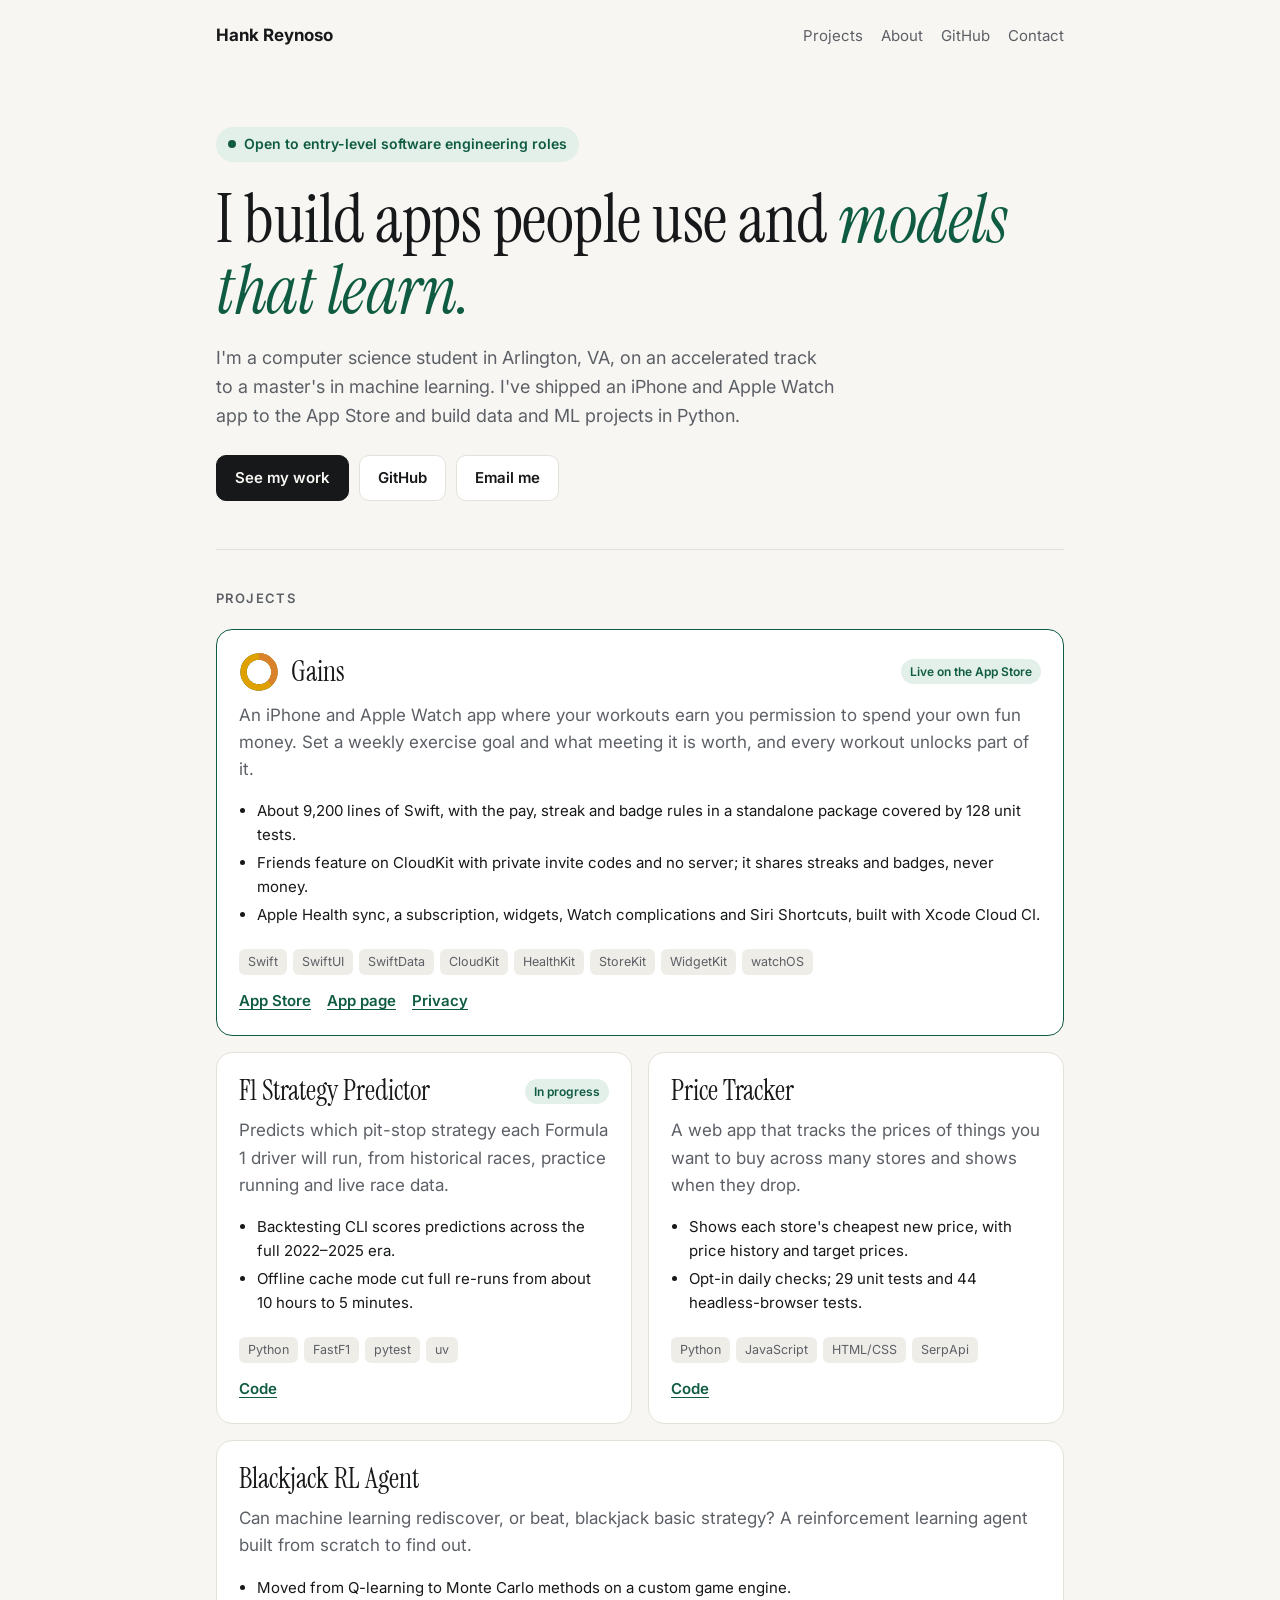
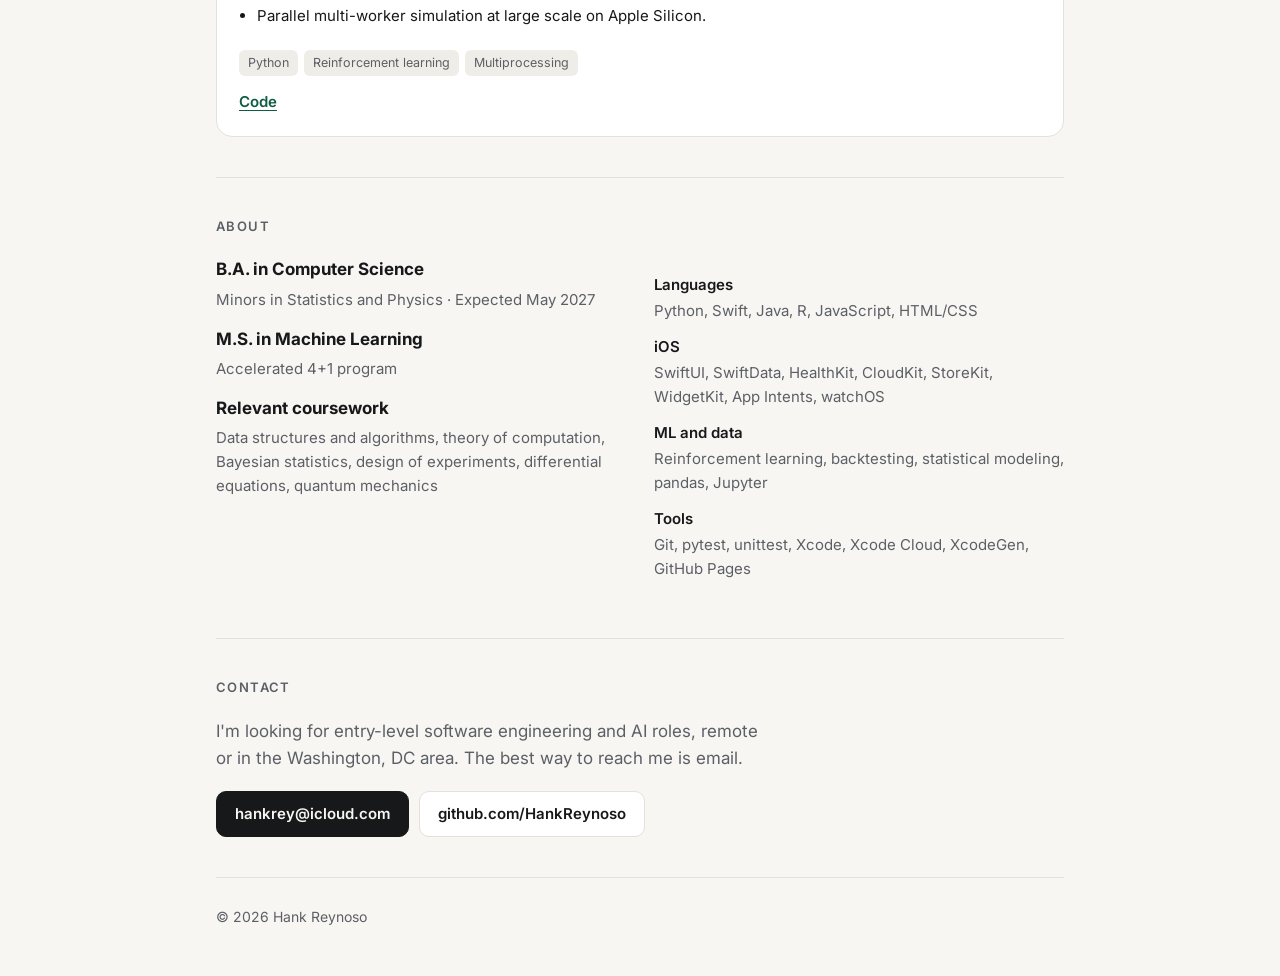
==== index.html @ 3fb0b1a6 "Link Gains to its App Store page Co-Authored-By: Claude Opus 5.5 <noreply@anthropic.com> Claude-Sess" ====
<!doctype html>
<html lang="en">
<head>
  <meta charset="utf-8">
  <meta name="viewport" content="width=device-width, initial-scale=1">
  <title>Hank Reynoso · Software Engineer</title>
  <meta name="description" content="Hank Reynoso: computer science student building iOS apps and machine learning tools. Open to entry-level software engineering roles.">
  <link rel="preconnect" href="https://fonts.googleapis.com">
  <link rel="preconnect" href="https://fonts.gstatic.com" crossorigin>
  <link href="https://fonts.googleapis.com/css2?family=Instrument+Serif:ital@0;1&family=Inter:wght@400;600;700&display=swap" rel="stylesheet">
  <link rel="stylesheet" href="/assets/portfolio.css">
  <link rel="icon" href="/assets/ring.svg" type="image/svg+xml">
</head>
<body>
  <div class="wrap">
    <nav>
      <a class="name" href="/">Hank Reynoso</a>
      <ul>
        <li><a href="#projects">Projects</a></li>
        <li><a href="#about">About</a></li>
        <li><a href="https://github.com/HankReynoso">GitHub</a></li>
        <li><a href="#contact">Contact</a></li>
      </ul>
    </nav>

    <header class="hero">
      <div class="status">Open to entry-level software engineering roles</div>
      <h1>I build apps people use and <em>models that learn.</em></h1>
      <p>I'm a computer science student in Arlington, VA, on an accelerated track to a master's in machine learning. I've shipped an iPhone and Apple Watch app to the App Store and build data and ML projects in Python.</p>
      <div class="links">
        <a class="btn primary" href="#projects">See my work</a>
        <a class="btn" href="https://github.com/HankReynoso">GitHub</a>
        <a class="btn" href="mailto:hankrey@icloud.com">Email me</a>
      </div>
    </header>

    <section id="projects">
      <h2>Projects</h2>
      <div class="projects">

        <article class="project featured">
          <header>
            <div class="title"><img class="ring" src="/assets/ring.svg" alt=""><h3>Gains</h3></div>
            <a class="tag" href="https://apps.apple.com/us/app/gains-earn-your-fun-money/id6823886383">Live on the App Store</a>
          </header>
          <p>An iPhone and Apple Watch app where your workouts earn you permission to spend your own fun money. Set a weekly exercise goal and what meeting it is worth, and every workout unlocks part of it.</p>
          <ul>
            <li>About 9,200 lines of Swift, with the pay, streak and badge rules in a standalone package covered by 128 unit tests.</li>
            <li>Friends feature on CloudKit with private invite codes and no server; it shares streaks and badges, never money.</li>
            <li>Apple Health sync, a subscription, widgets, Watch complications and Siri Shortcuts, built with Xcode Cloud CI.</li>
          </ul>
          <div class="stack"><span>Swift</span><span>SwiftUI</span><span>SwiftData</span><span>CloudKit</span><span>HealthKit</span><span>StoreKit</span><span>WidgetKit</span><span>watchOS</span></div>
          <div class="more"><a href="https://apps.apple.com/us/app/gains-earn-your-fun-money/id6823886383">App Store</a><a href="/gains/">App page</a><a href="/gains/privacy/">Privacy</a></div>
        </article>

        <article class="project">
          <header><h3>F1 Strategy Predictor</h3><span class="tag">In progress</span></header>
          <p>Predicts which pit-stop strategy each Formula 1 driver will run, from historical races, practice running and live race data.</p>
          <ul>
            <li>Backtesting CLI scores predictions across the full 2022–2025 era.</li>
            <li>Offline cache mode cut full re-runs from about 10 hours to 5 minutes.</li>
          </ul>
          <div class="stack"><span>Python</span><span>FastF1</span><span>pytest</span><span>uv</span></div>
          <div class="more"><a href="https://github.com/HankReynoso/F1-Strategy-Predictor">Code</a></div>
        </article>

        <article class="project">
          <header><h3>Price Tracker</h3></header>
          <p>A web app that tracks the prices of things you want to buy across many stores and shows when they drop.</p>
          <ul>
            <li>Shows each store's cheapest new price, with price history and target prices.</li>
            <li>Opt-in daily checks; 29 unit tests and 44 headless-browser tests.</li>
          </ul>
          <div class="stack"><span>Python</span><span>JavaScript</span><span>HTML/CSS</span><span>SerpApi</span></div>
          <div class="more"><a href="https://github.com/HankReynoso/Price-Tracker">Code</a></div>
        </article>

        <article class="project">
          <header><h3>Blackjack RL Agent</h3></header>
          <p>Can machine learning rediscover, or beat, blackjack basic strategy? A reinforcement learning agent built from scratch to find out.</p>
          <ul>
            <li>Moved from Q-learning to Monte Carlo methods on a custom game engine.</li>
            <li>Parallel multi-worker simulation at large scale on Apple Silicon.</li>
          </ul>
          <div class="stack"><span>Python</span><span>Reinforcement learning</span><span>Multiprocessing</span></div>
          <div class="more"><a href="https://github.com/HankReynoso/BlackJackVerification">Code</a></div>
        </article>

      </div>
    </section>

    <section id="about">
      <h2>About</h2>
      <div class="grid2">
        <div class="edu">
          <h3>B.A. in Computer Science</h3>
          <p>Minors in Statistics and Physics · Expected May 2027</p>
          <h3>M.S. in Machine Learning</h3>
          <p>Accelerated 4+1 program</p>
          <h3>Relevant coursework</h3>
          <p>Data structures and algorithms, theory of computation, Bayesian statistics, design of experiments, differential equations, quantum mechanics</p>
        </div>
        <dl class="skills">
          <dt>Languages</dt><dd>Python, Swift, Java, R, JavaScript, HTML/CSS</dd>
          <dt>iOS</dt><dd>SwiftUI, SwiftData, HealthKit, CloudKit, StoreKit, WidgetKit, App Intents, watchOS</dd>
          <dt>ML and data</dt><dd>Reinforcement learning, backtesting, statistical modeling, pandas, Jupyter</dd>
          <dt>Tools</dt><dd>Git, pytest, unittest, Xcode, Xcode Cloud, XcodeGen, GitHub Pages</dd>
        </dl>
      </div>
    </section>

    <section id="contact" class="contact">
      <h2>Contact</h2>
      <p>I'm looking for entry-level software engineering and AI roles, remote or in the Washington, DC area. The best way to reach me is email.</p>
      <div class="links">
        <a class="btn primary" href="mailto:hankrey@icloud.com">hankrey@icloud.com</a>
        <a class="btn" href="https://github.com/HankReynoso">github.com/HankReynoso</a>
      </div>
    </section>

    <footer>© 2026 Hank Reynoso</footer>
  </div>
</body>
</html>
---- assets/portfolio.css ----
/* Portfolio home page. The Gains pages keep their own site.css. */
:root {
  --bg: #F7F6F2; --surface: #FFFFFF; --text: #17181A; --muted: #5C6066;
  --border: #E3E1DA; --accent: #0F5C43; --accent-soft: #E3EFE9; --chip: #EFEDE7;
  color-scheme: light dark;
}
@media (prefers-color-scheme: dark) {
  :root {
    --bg: #101113; --surface: #18191C; --text: #ECECEA; --muted: #9EA2A8;
    --border: #2A2C30; --accent: #7FD0AE; --accent-soft: #17302A; --chip: #222428;
  }
}
* { box-sizing: border-box; }
html { -webkit-text-size-adjust: 100%; scroll-behavior: smooth; }
body {
  margin: 0; background: var(--bg); color: var(--text);
  font: 17px/1.6 "Inter", -apple-system, system-ui, sans-serif;
}
a { color: var(--accent); text-underline-offset: 3px; }
.wrap { max-width: 880px; margin: 0 auto; padding: 0 16px; }

nav { display: flex; justify-content: space-between; align-items: center; padding: 22px 0; gap: 16px; }
nav .name { font-weight: 700; text-decoration: none; color: var(--text); }
nav ul { display: flex; gap: 18px; list-style: none; margin: 0; padding: 0; font-size: 15px; }
nav ul a { color: var(--muted); text-decoration: none; }
nav ul a:hover { color: var(--text); }

.hero { padding: 56px 0 48px; }
.hero h1 {
  font: 400 clamp(40px, 8vw, 68px)/1.05 "Instrument Serif", Georgia, serif;
  margin: 0 0 18px; letter-spacing: -0.5px;
}
.hero h1 em { color: var(--accent); }
.hero p { margin: 0 0 24px; max-width: 620px; color: var(--muted); font-size: 18px; }
.status {
  display: inline-flex; align-items: center; gap: 8px; font-size: 14px; font-weight: 600;
  background: var(--accent-soft); color: var(--accent); padding: 6px 12px; border-radius: 999px; margin-bottom: 22px;
}
.status::before { content: ""; width: 8px; height: 8px; border-radius: 50%; background: currentColor; }
.links { display: flex; flex-wrap: wrap; gap: 10px; }
.btn {
  display: inline-block; padding: 10px 18px; border-radius: 10px; font-weight: 600; font-size: 15px;
  text-decoration: none; border: 1px solid var(--border); color: var(--text); background: var(--surface);
}
.btn.primary { background: var(--text); color: var(--bg); border-color: var(--text); }

section { padding: 40px 0; border-top: 1px solid var(--border); }
h2 {
  font: 600 13px/1.3 "Inter", sans-serif; letter-spacing: 1.4px; text-transform: uppercase;
  color: var(--muted); margin: 0 0 22px;
}

.projects { display: grid; gap: 16px; grid-template-columns: 1fr; }
@media (min-width: 720px) { .projects { grid-template-columns: 1fr 1fr; } .featured, .projects > .project:last-child:nth-child(even) { grid-column: 1 / -1; } }
.project {
  background: var(--surface); border: 1px solid var(--border); border-radius: 16px; padding: 22px;
  display: flex; flex-direction: column;
}
.project header { display: flex; justify-content: space-between; align-items: center; gap: 12px; flex-wrap: wrap; }
.project h3 { font: 400 28px/1.15 "Instrument Serif", Georgia, serif; margin: 0; }
.tag { text-decoration: none; font-size: 12px; font-weight: 600; color: var(--accent); background: var(--accent-soft); padding: 3px 9px; border-radius: 999px; white-space: nowrap; }
.project p { margin: 10px 0 12px; color: var(--muted); }
.project ul { margin: 0 0 14px; padding-left: 18px; font-size: 15px; }
.project li { margin: 4px 0; }
.stack { display: flex; flex-wrap: wrap; gap: 6px; margin: auto 0 14px; padding-top: 4px; }
.stack span { font-size: 12.5px; background: var(--chip); color: var(--muted); padding: 3px 9px; border-radius: 6px; }
.project .more { display: flex; gap: 16px; font-size: 15px; font-weight: 600; }
.featured { border-color: var(--accent); }
.featured .ring { width: 40px; height: 40px; }
.featured .title { display: flex; align-items: center; gap: 12px; }

.grid2 { display: grid; gap: 28px; grid-template-columns: 1fr; }
@media (min-width: 720px) { .grid2 { grid-template-columns: 1fr 1fr; } }
.skills dt { font-weight: 600; font-size: 15px; margin-top: 12px; }
.skills dt:first-child { margin-top: 0; }
.skills dd { margin: 2px 0 0; color: var(--muted); font-size: 15px; }
.edu h3 { font-size: 17px; margin: 0 0 4px; }
.edu p { margin: 0 0 14px; color: var(--muted); font-size: 15px; }

.contact p { margin: 0 0 18px; color: var(--muted); max-width: 560px; }
footer { color: var(--muted); font-size: 14px; padding: 28px 0 48px; border-top: 1px solid var(--border); }

@media (max-width: 520px) { nav ul { gap: 12px; font-size: 14px; } nav ul li:nth-child(3) { display: none; } }
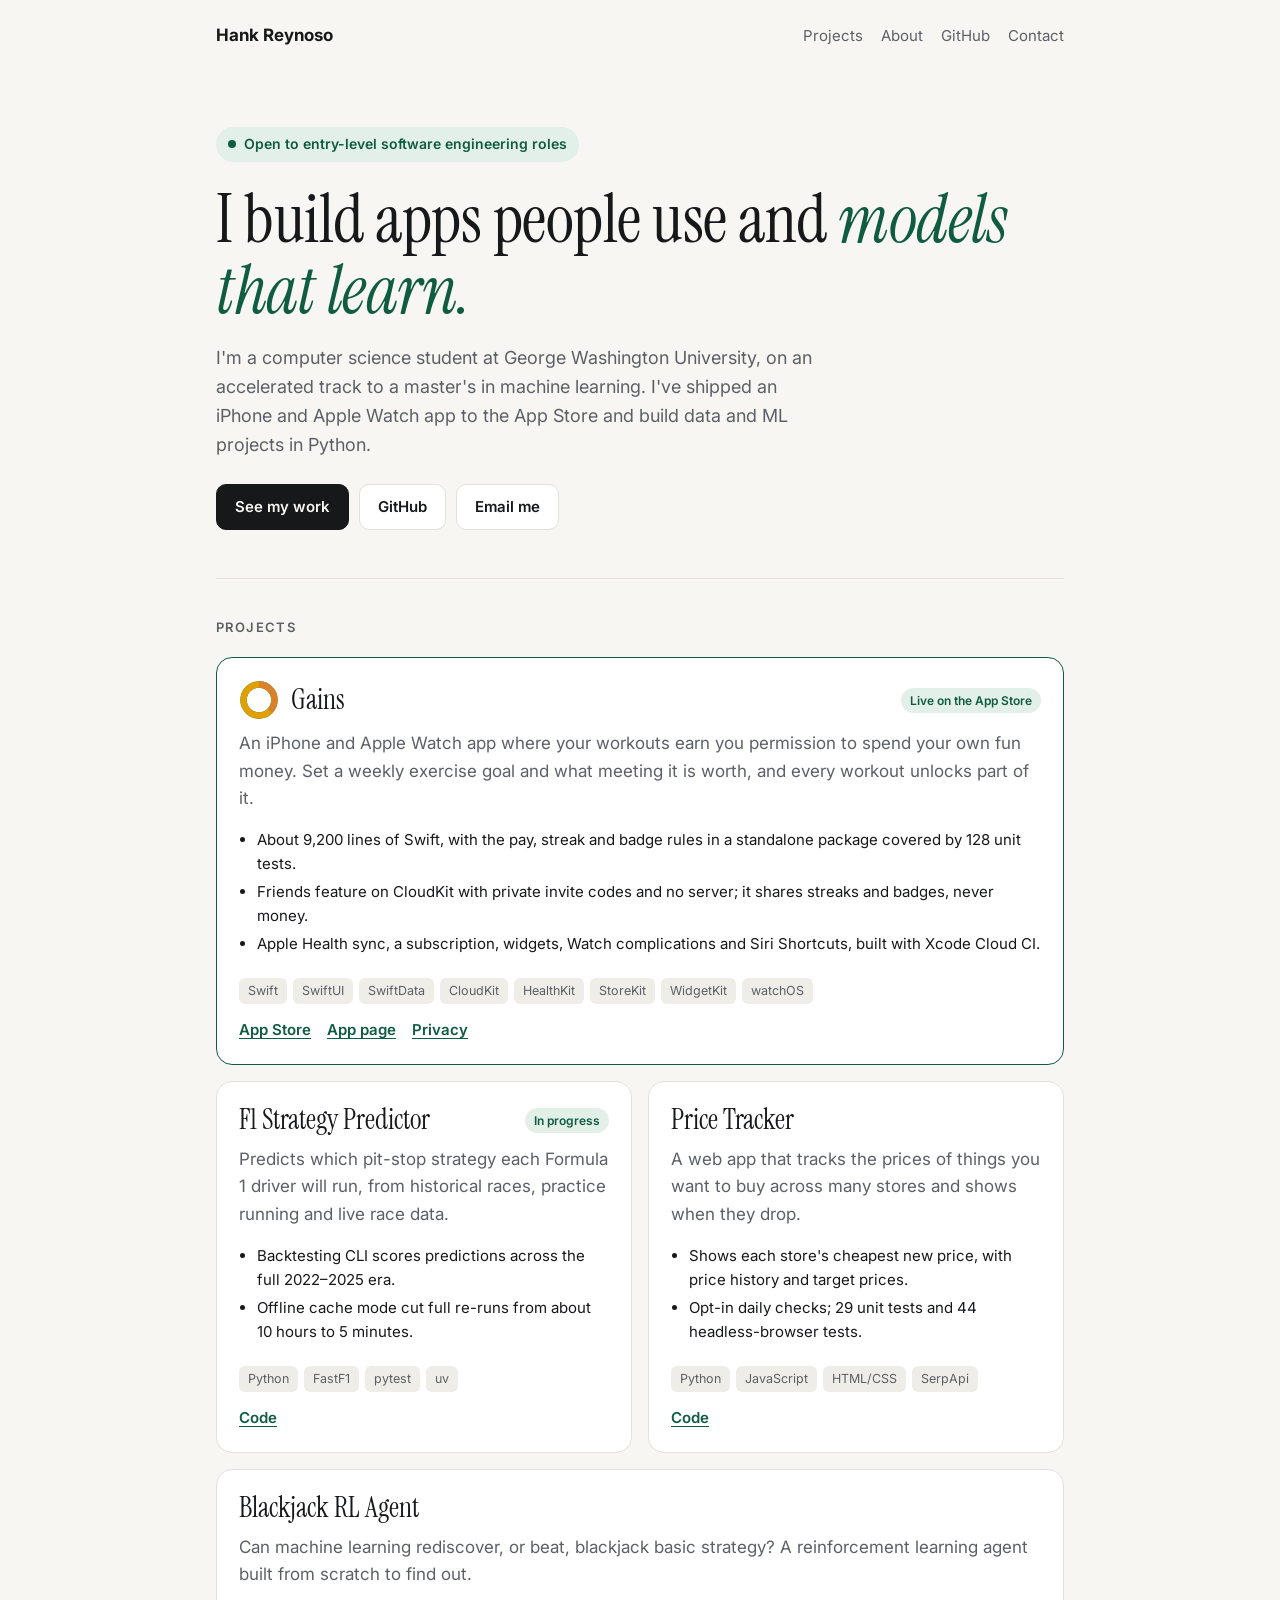
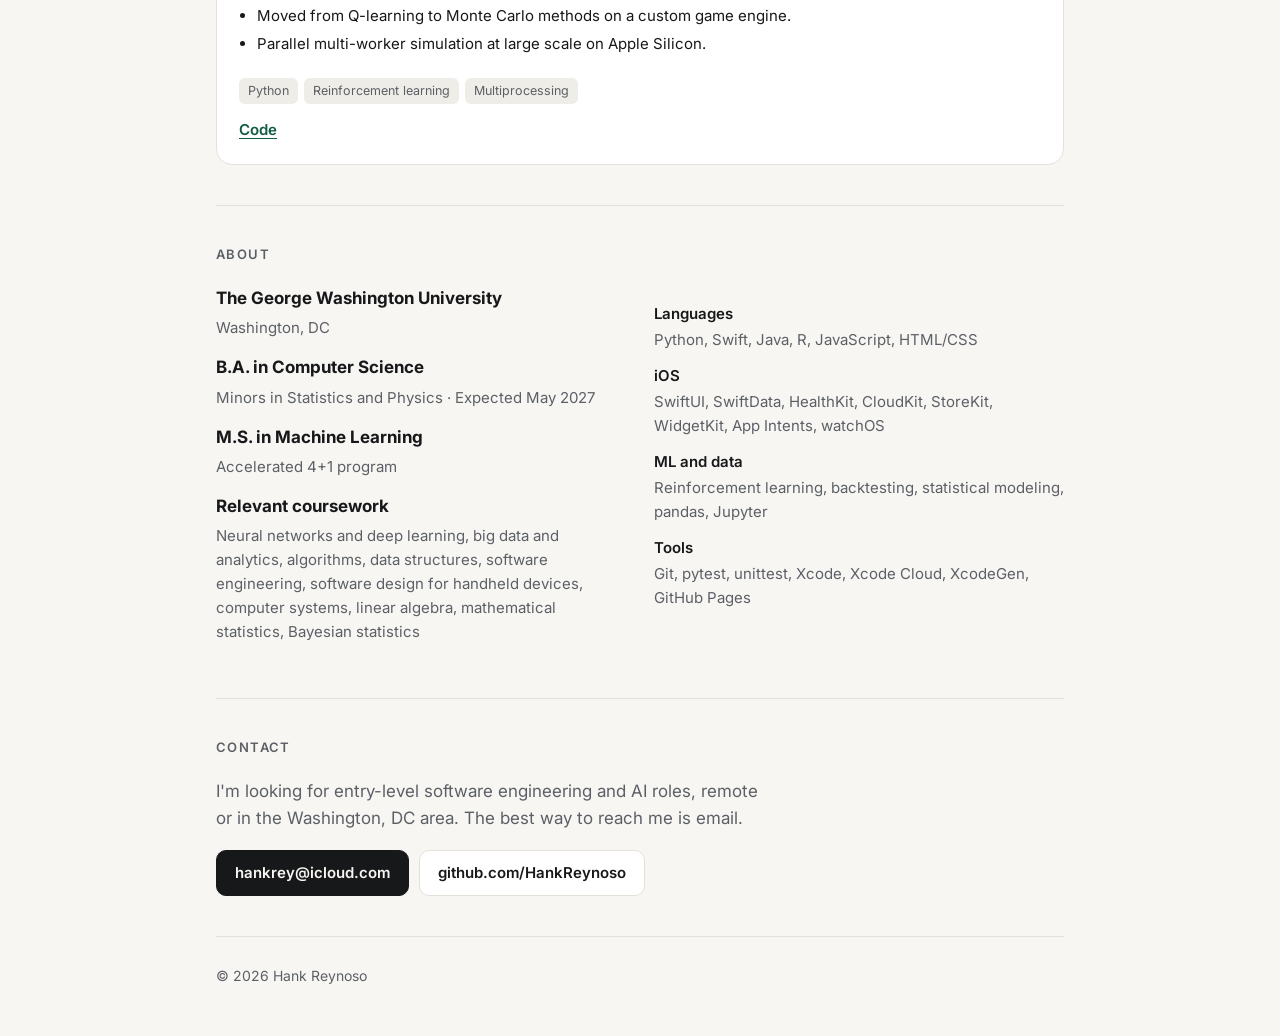
==== commit dec04dc5: "Add GWU and actual coursework to the About section Co-Authored-By: Claude Opus 5.5 <noreply@anthropi" ====
--- a/index.html
+++ b/index.html
@@ -26,7 +26,7 @@
     <header class="hero">
       <div class="status">Open to entry-level software engineering roles</div>
       <h1>I build apps people use and <em>models that learn.</em></h1>
-      <p>I'm a computer science student in Arlington, VA, on an accelerated track to a master's in machine learning. I've shipped an iPhone and Apple Watch app to the App Store and build data and ML projects in Python.</p>
+      <p>I'm a computer science student at George Washington University, on an accelerated track to a master's in machine learning. I've shipped an iPhone and Apple Watch app to the App Store and build data and ML projects in Python.</p>
       <div class="links">
         <a class="btn primary" href="#projects">See my work</a>
         <a class="btn" href="https://github.com/HankReynoso">GitHub</a>
@@ -93,12 +93,14 @@
       <h2>About</h2>
       <div class="grid2">
         <div class="edu">
+          <h3>The George Washington University</h3>
+          <p>Washington, DC</p>
           <h3>B.A. in Computer Science</h3>
           <p>Minors in Statistics and Physics · Expected May 2027</p>
           <h3>M.S. in Machine Learning</h3>
           <p>Accelerated 4+1 program</p>
           <h3>Relevant coursework</h3>
-          <p>Data structures and algorithms, theory of computation, Bayesian statistics, design of experiments, differential equations, quantum mechanics</p>
+          <p>Neural networks and deep learning, big data and analytics, algorithms, data structures, software engineering, software design for handheld devices, computer systems, linear algebra, mathematical statistics, Bayesian statistics</p>
         </div>
         <dl class="skills">
           <dt>Languages</dt><dd>Python, Swift, Java, R, JavaScript, HTML/CSS</dd>
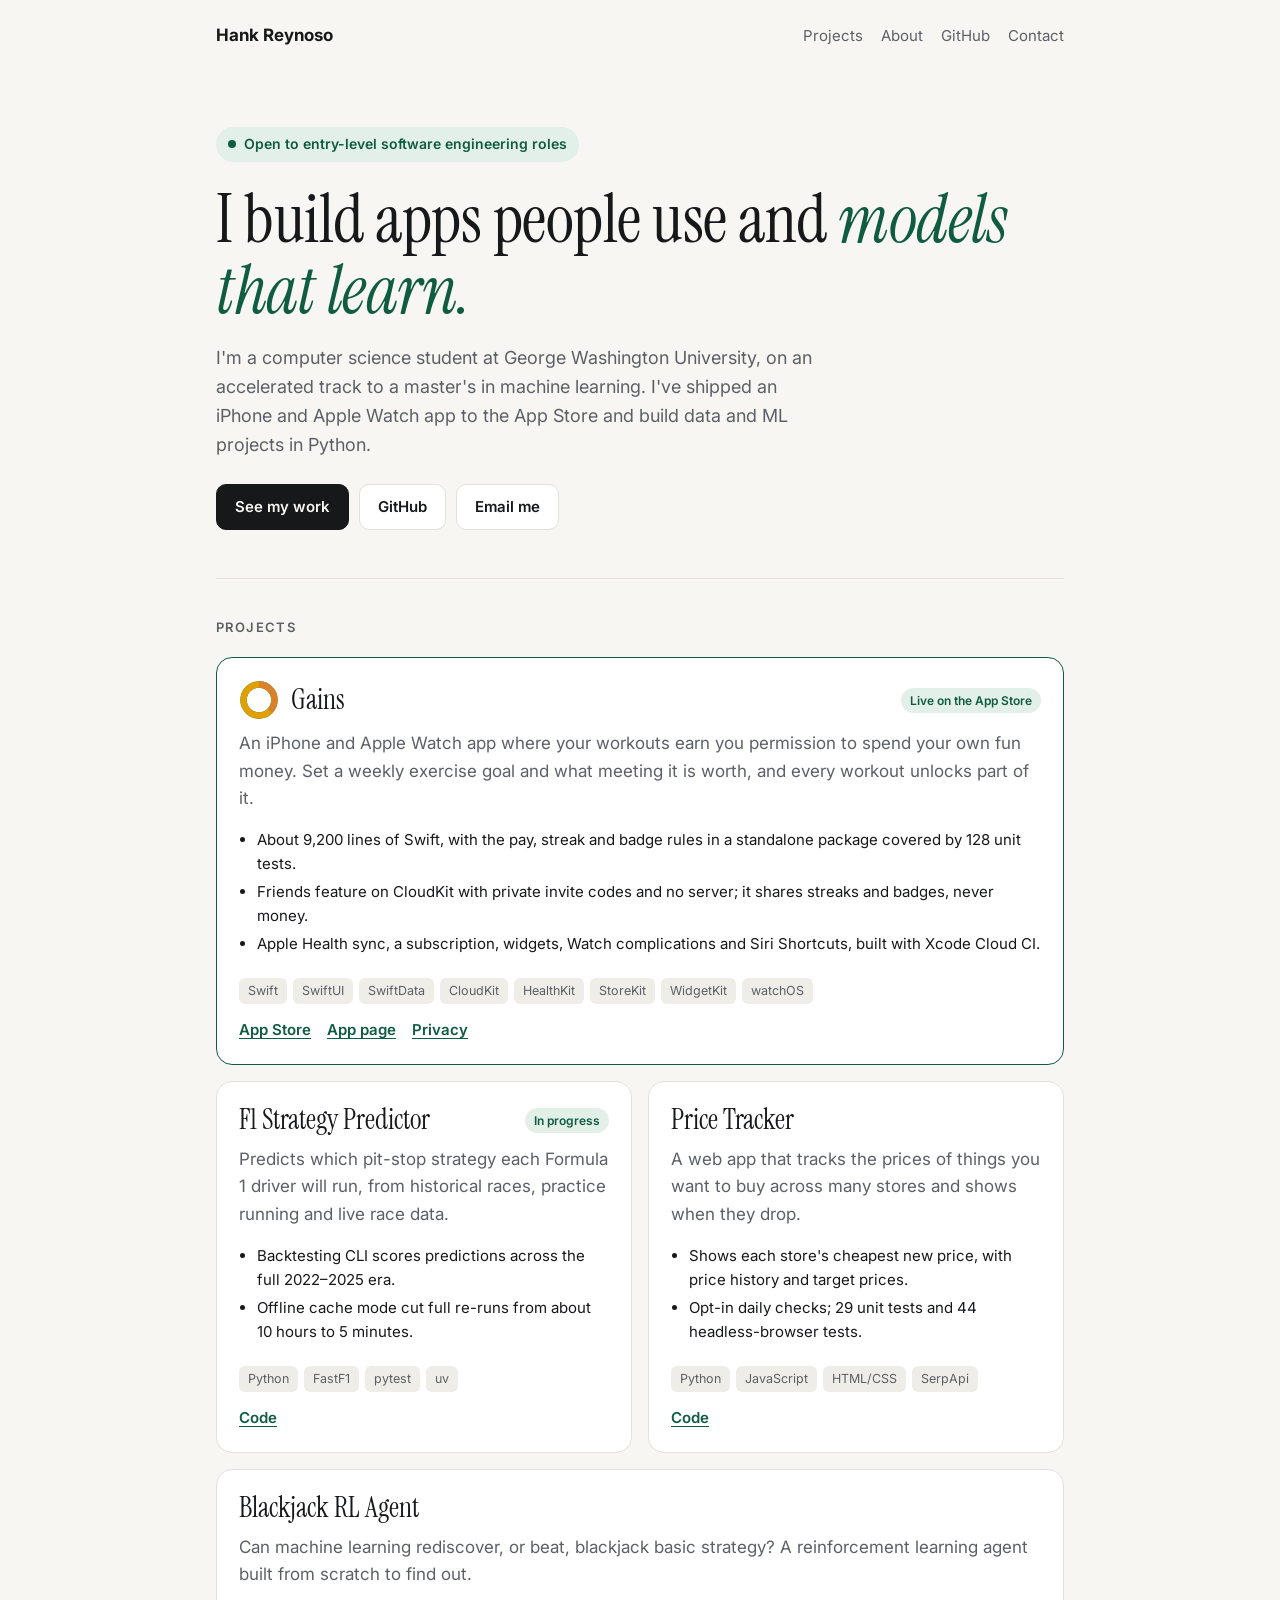
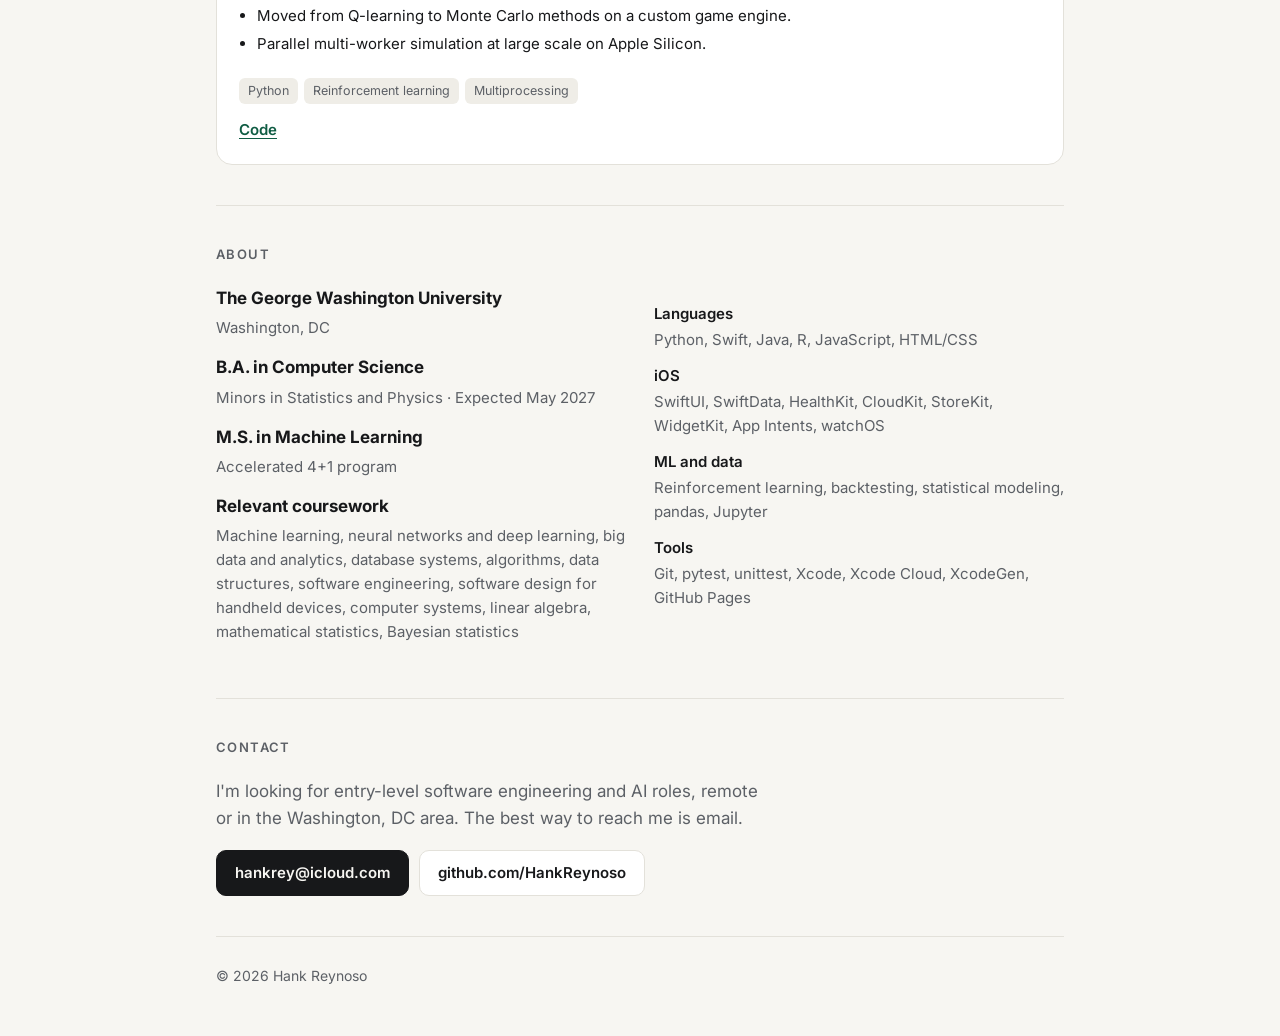
==== commit 8f30ad8b: "Add machine learning and database systems to coursework Co-Authored-By: Claude Opus 5.5 <noreply@ant" ====
--- a/index.html
+++ b/index.html
@@ -100,7 +100,7 @@
           <h3>M.S. in Machine Learning</h3>
           <p>Accelerated 4+1 program</p>
           <h3>Relevant coursework</h3>
-          <p>Neural networks and deep learning, big data and analytics, algorithms, data structures, software engineering, software design for handheld devices, computer systems, linear algebra, mathematical statistics, Bayesian statistics</p>
+          <p>Machine learning, neural networks and deep learning, big data and analytics, database systems, algorithms, data structures, software engineering, software design for handheld devices, computer systems, linear algebra, mathematical statistics, Bayesian statistics</p>
         </div>
         <dl class="skills">
           <dt>Languages</dt><dd>Python, Swift, Java, R, JavaScript, HTML/CSS</dd>
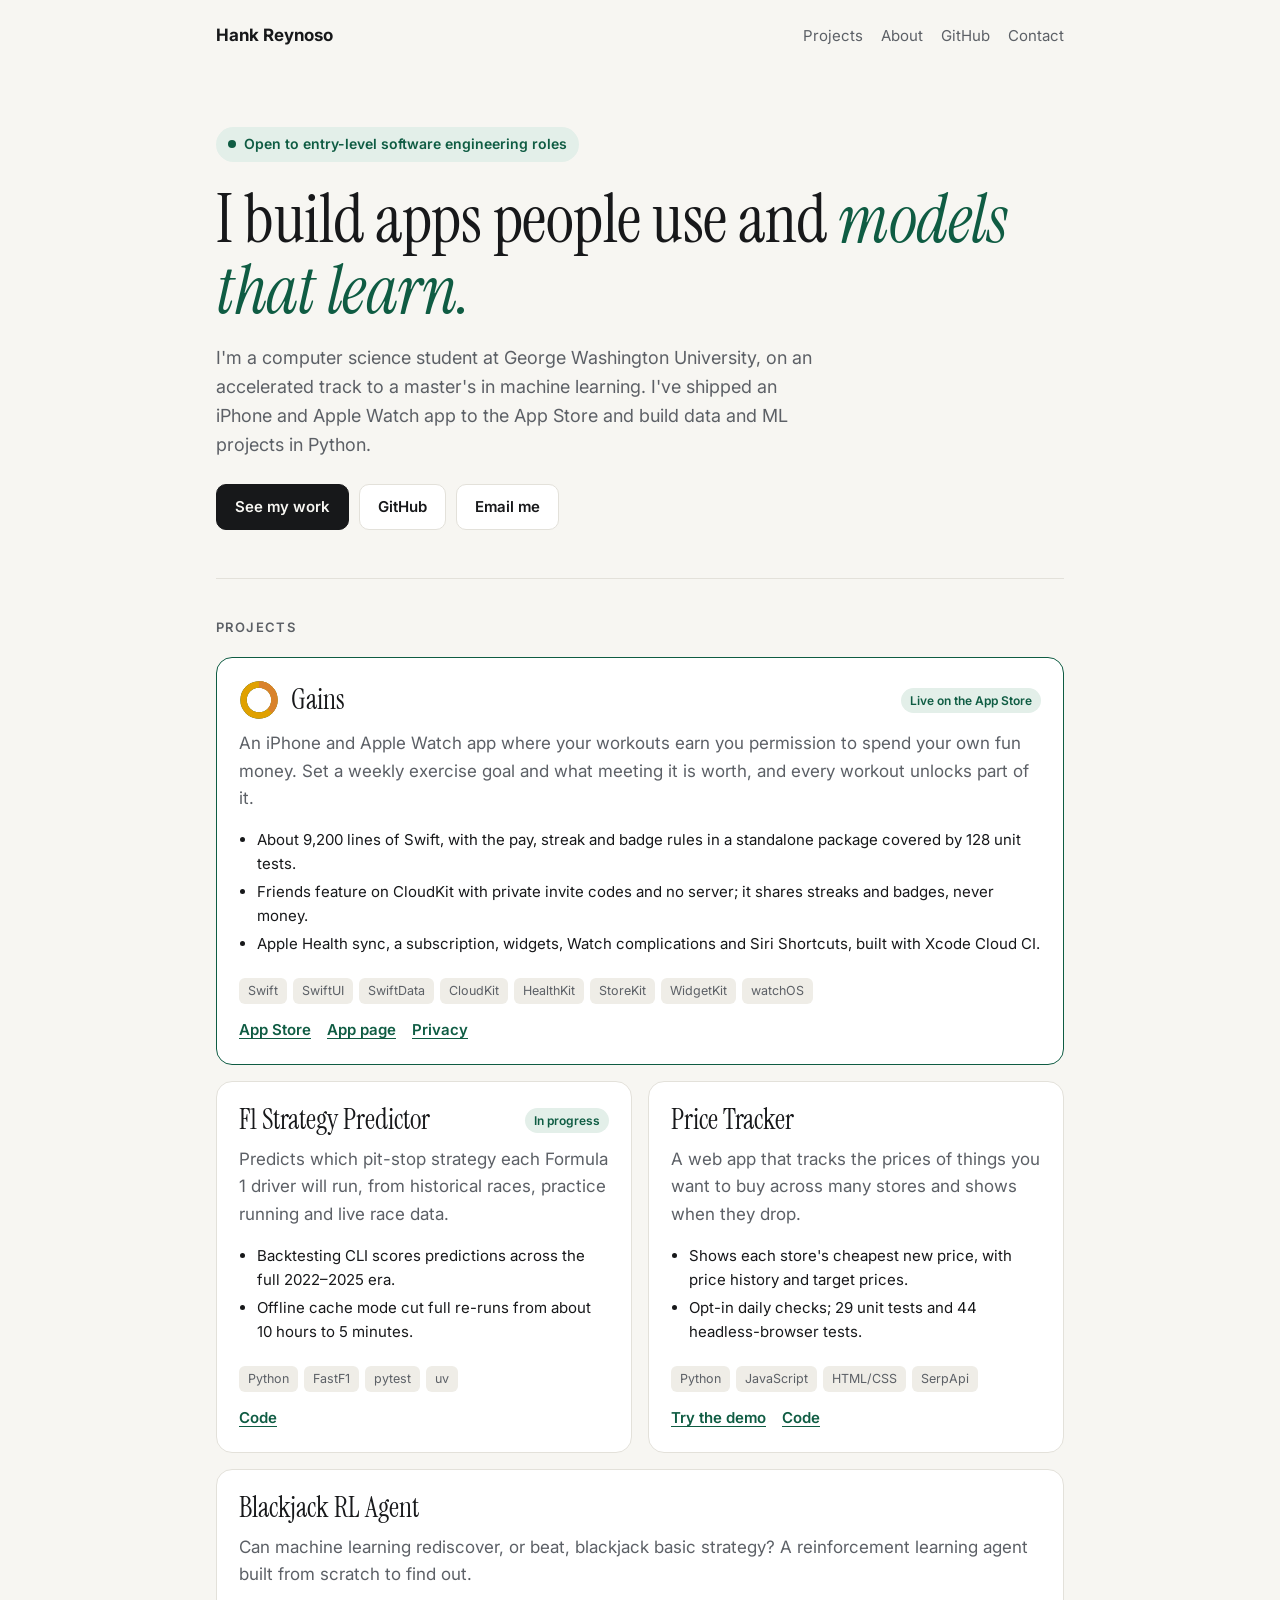
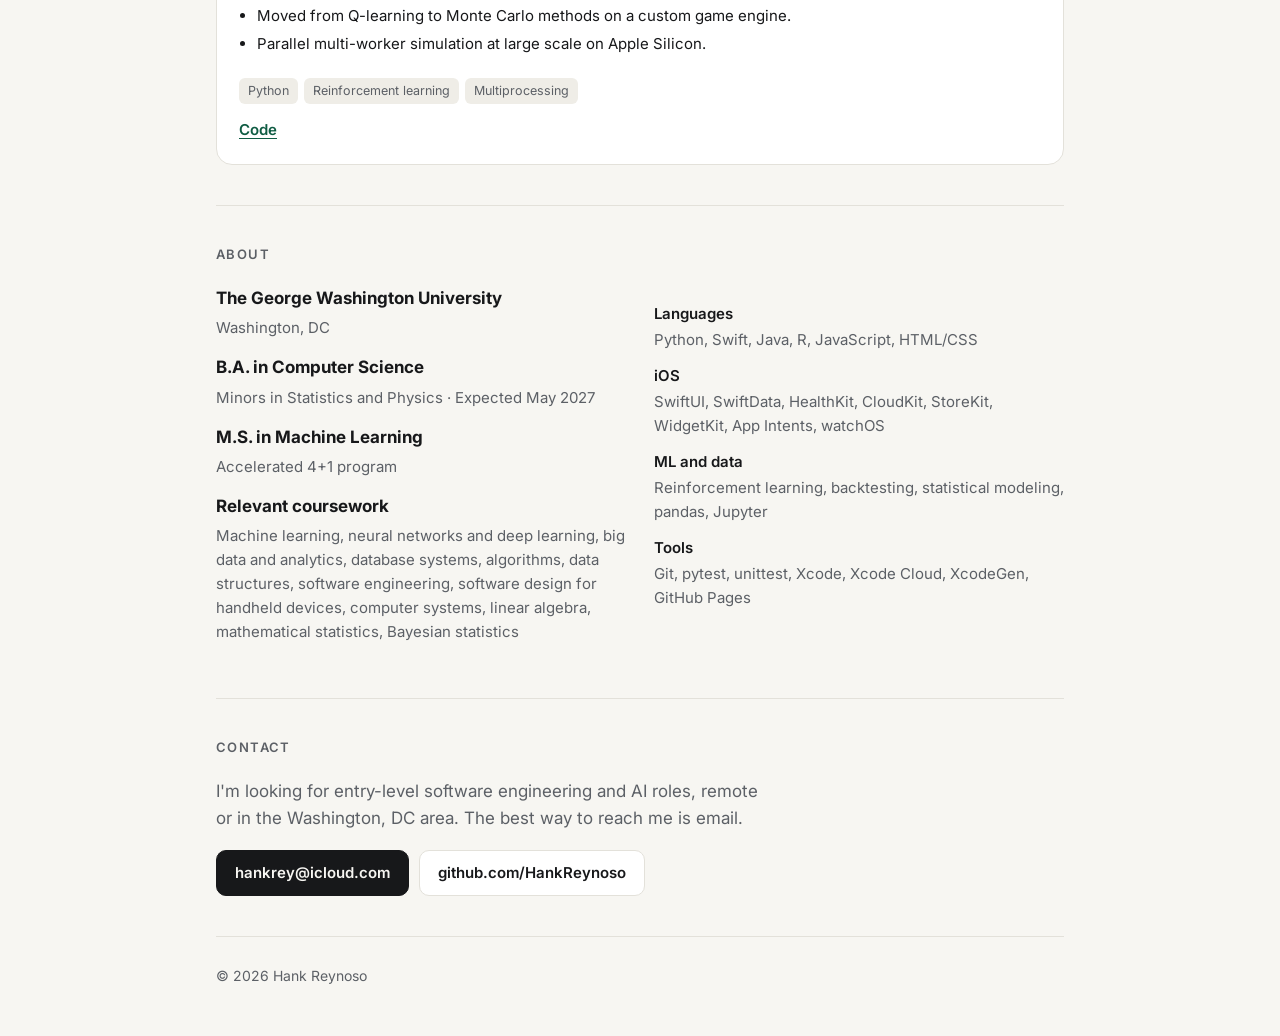
==== commit 941468d8: "Add a browser-only Price Tracker demo The Price Tracker page from the Price-Tracker repo, served at " ====
--- a/index.html
+++ b/index.html
@@ -72,7 +72,7 @@
             <li>Opt-in daily checks; 29 unit tests and 44 headless-browser tests.</li>
           </ul>
           <div class="stack"><span>Python</span><span>JavaScript</span><span>HTML/CSS</span><span>SerpApi</span></div>
-          <div class="more"><a href="https://github.com/HankReynoso/Price-Tracker">Code</a></div>
+          <div class="more"><a href="/price-tracker/">Try the demo</a><a href="https://github.com/HankReynoso/Price-Tracker">Code</a></div>
         </article>
 
         <article class="project">
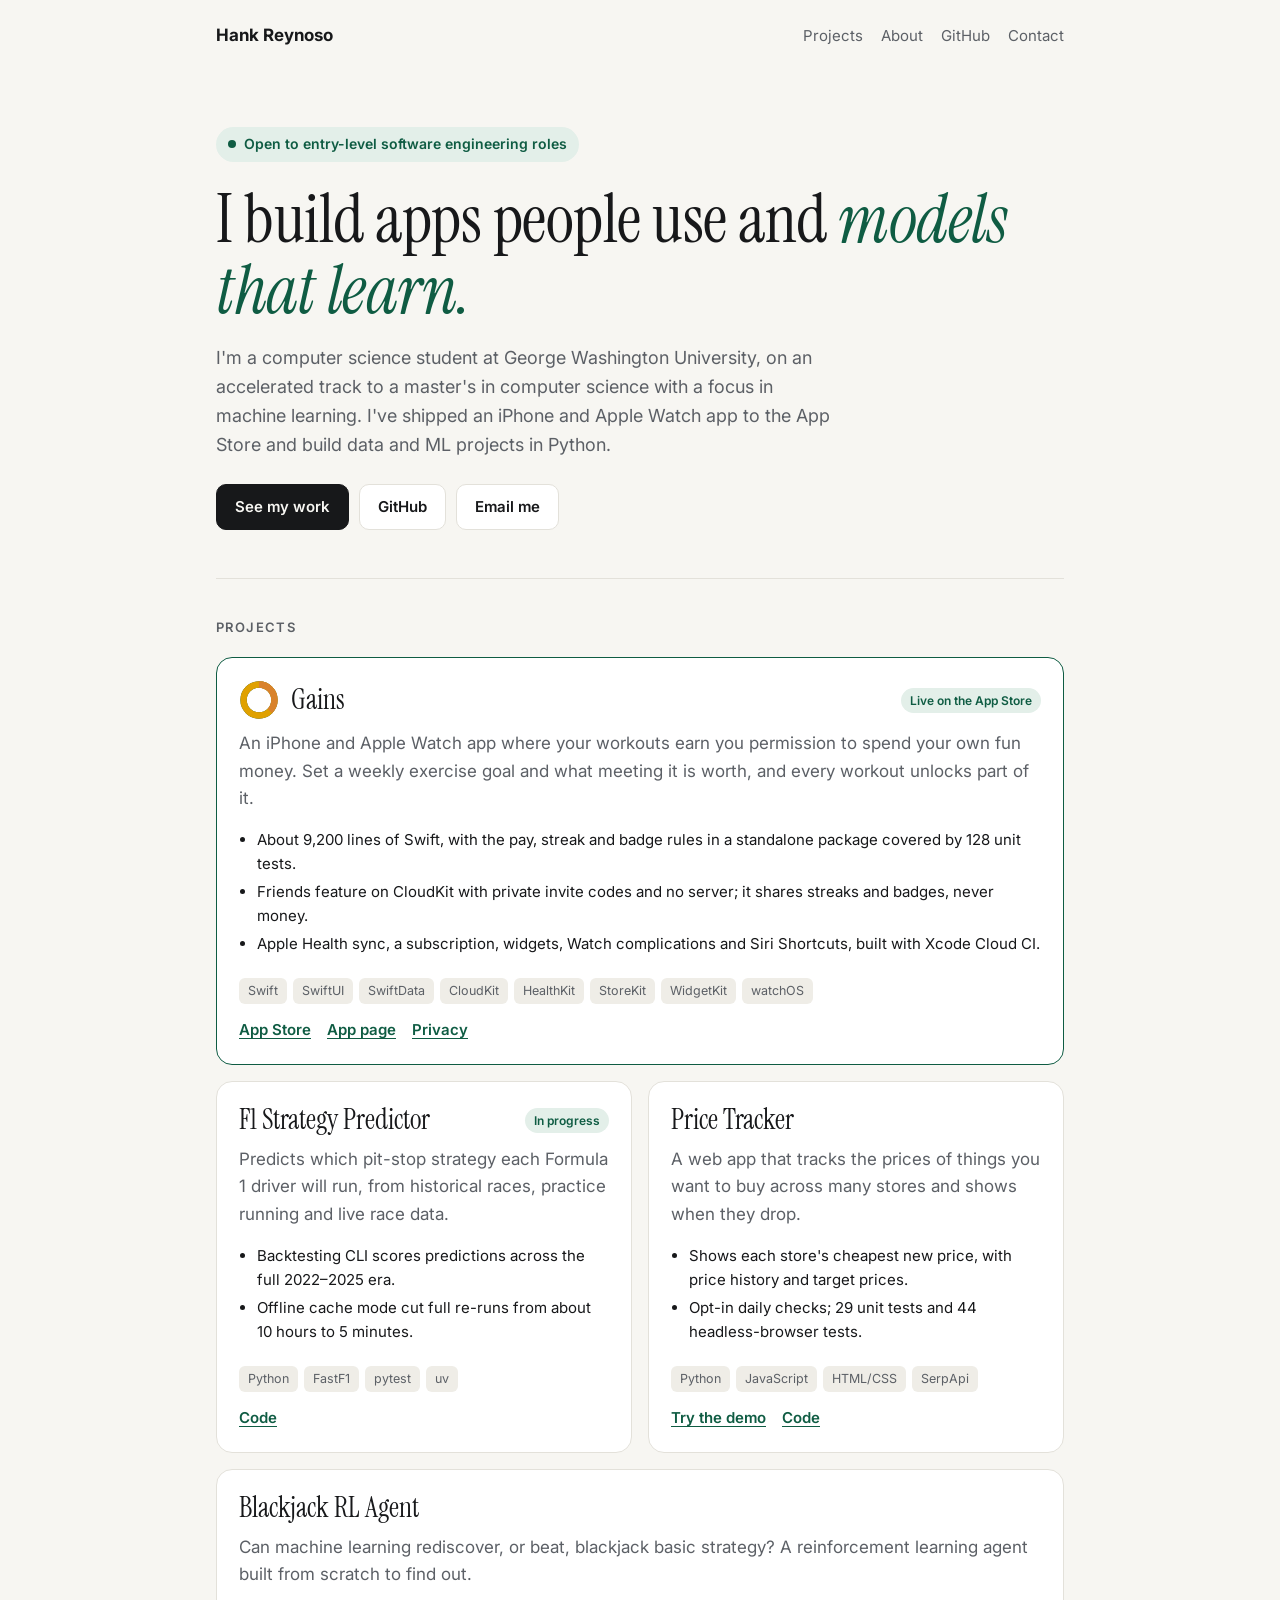
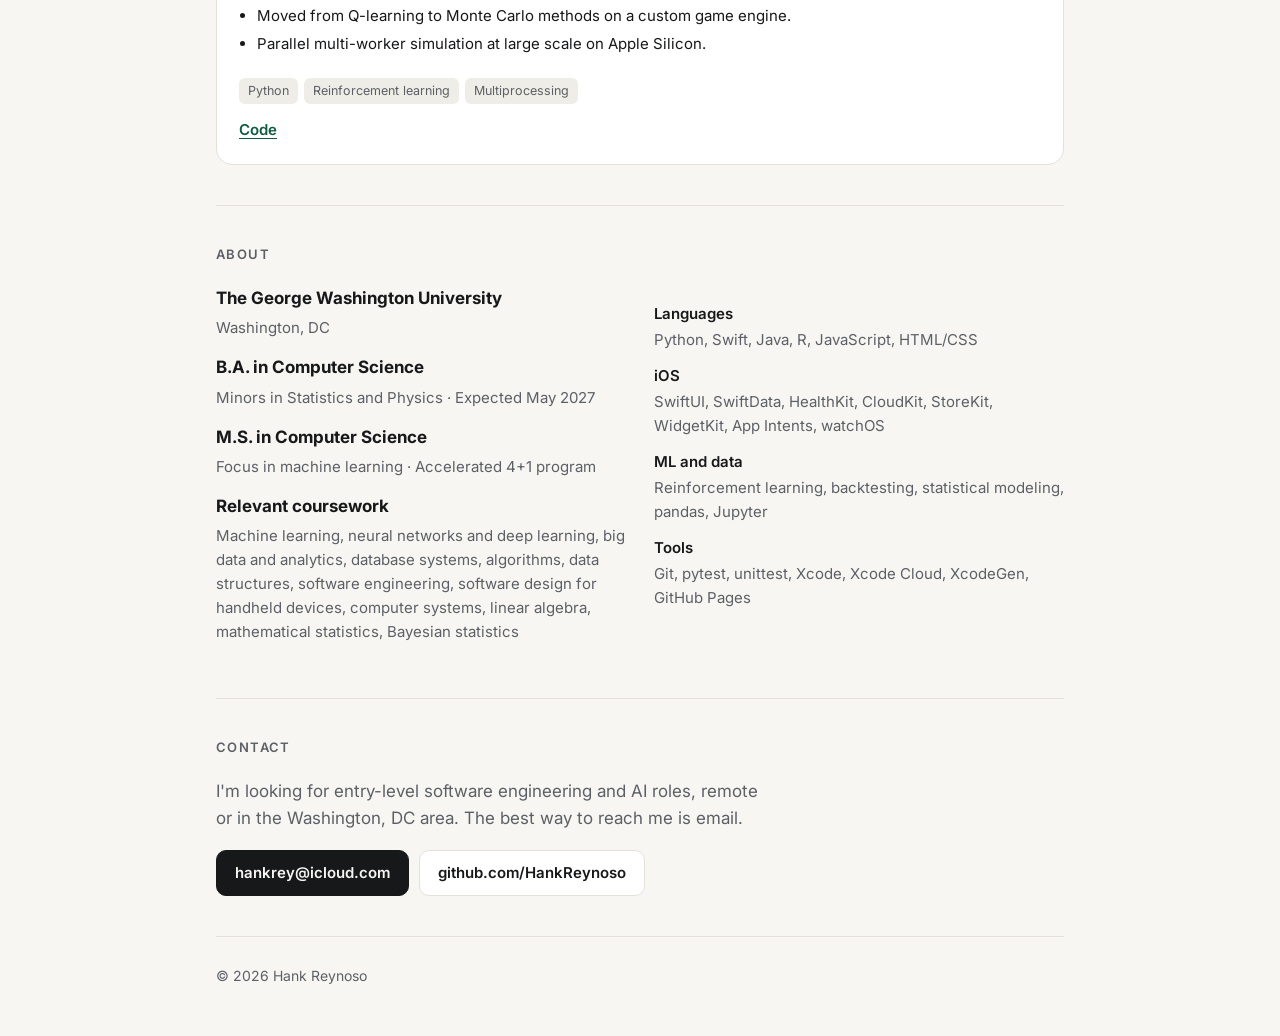
==== commit 63ff56b1: "Name the master's as an M.S. in Computer Science, focus in machine learning Co-Authored-By: Claude O" ====
--- a/index.html
+++ b/index.html
@@ -26,7 +26,7 @@
     <header class="hero">
       <div class="status">Open to entry-level software engineering roles</div>
       <h1>I build apps people use and <em>models that learn.</em></h1>
-      <p>I'm a computer science student at George Washington University, on an accelerated track to a master's in machine learning. I've shipped an iPhone and Apple Watch app to the App Store and build data and ML projects in Python.</p>
+      <p>I'm a computer science student at George Washington University, on an accelerated track to a master's in computer science with a focus in machine learning. I've shipped an iPhone and Apple Watch app to the App Store and build data and ML projects in Python.</p>
       <div class="links">
         <a class="btn primary" href="#projects">See my work</a>
         <a class="btn" href="https://github.com/HankReynoso">GitHub</a>
@@ -97,8 +97,8 @@
           <p>Washington, DC</p>
           <h3>B.A. in Computer Science</h3>
           <p>Minors in Statistics and Physics · Expected May 2027</p>
-          <h3>M.S. in Machine Learning</h3>
-          <p>Accelerated 4+1 program</p>
+          <h3>M.S. in Computer Science</h3>
+          <p>Focus in machine learning · Accelerated 4+1 program</p>
           <h3>Relevant coursework</h3>
           <p>Machine learning, neural networks and deep learning, big data and analytics, database systems, algorithms, data structures, software engineering, software design for handheld devices, computer systems, linear algebra, mathematical statistics, Bayesian statistics</p>
         </div>
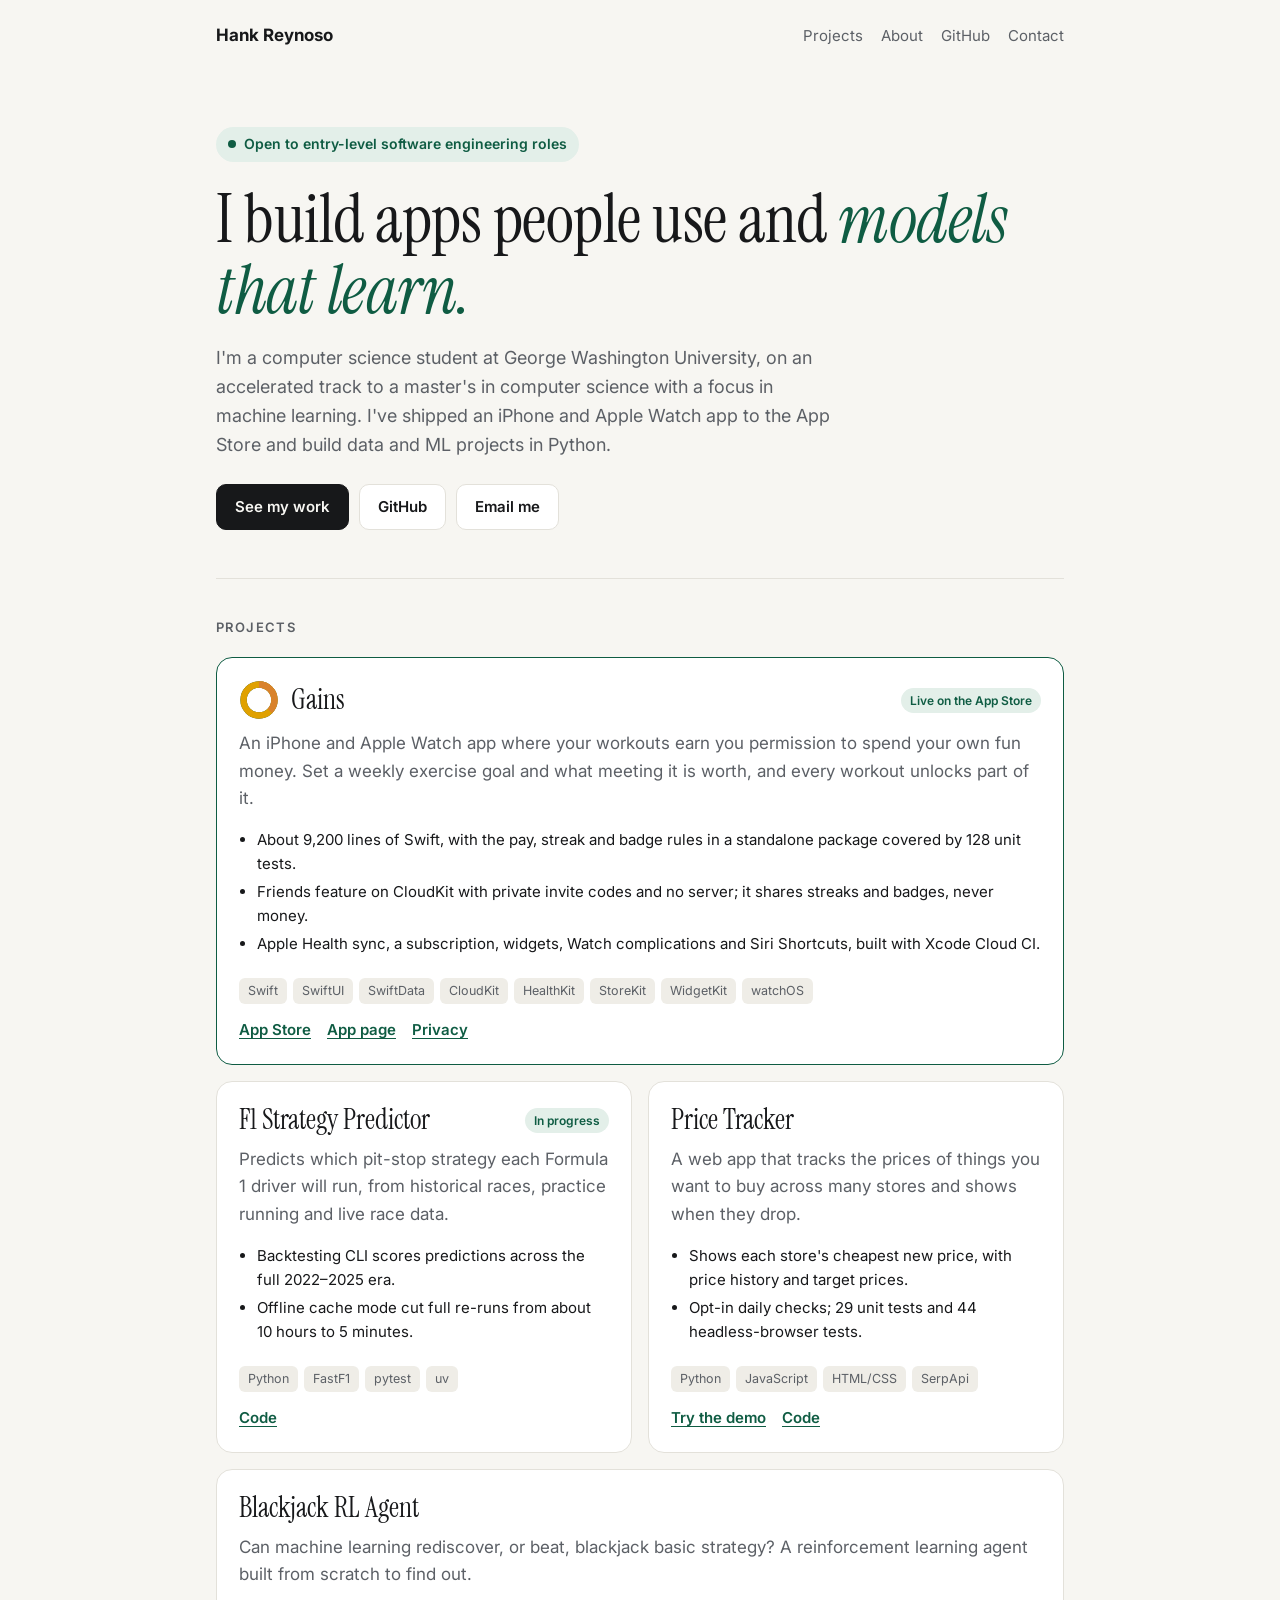
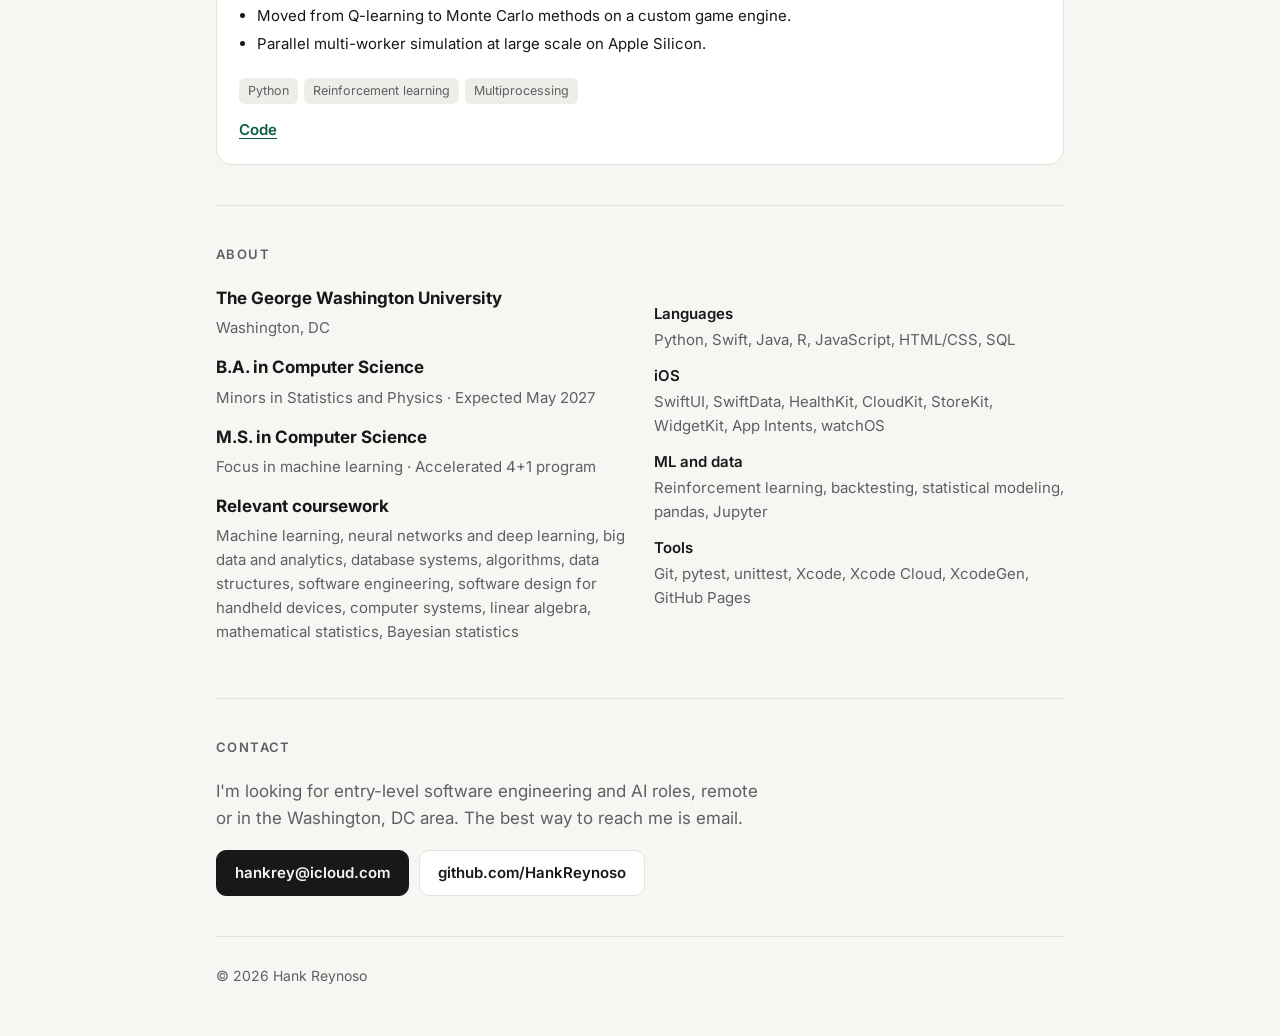
==== commit 76053835: "website update" ====
--- a/index.html
+++ b/index.html
@@ -103,7 +103,7 @@
           <p>Machine learning, neural networks and deep learning, big data and analytics, database systems, algorithms, data structures, software engineering, software design for handheld devices, computer systems, linear algebra, mathematical statistics, Bayesian statistics</p>
         </div>
         <dl class="skills">
-          <dt>Languages</dt><dd>Python, Swift, Java, R, JavaScript, HTML/CSS</dd>
+          <dt>Languages</dt><dd>Python, Swift, Java, R, JavaScript, HTML/CSS, SQL</dd>
           <dt>iOS</dt><dd>SwiftUI, SwiftData, HealthKit, CloudKit, StoreKit, WidgetKit, App Intents, watchOS</dd>
           <dt>ML and data</dt><dd>Reinforcement learning, backtesting, statistical modeling, pandas, Jupyter</dd>
           <dt>Tools</dt><dd>Git, pytest, unittest, Xcode, Xcode Cloud, XcodeGen, GitHub Pages</dd>
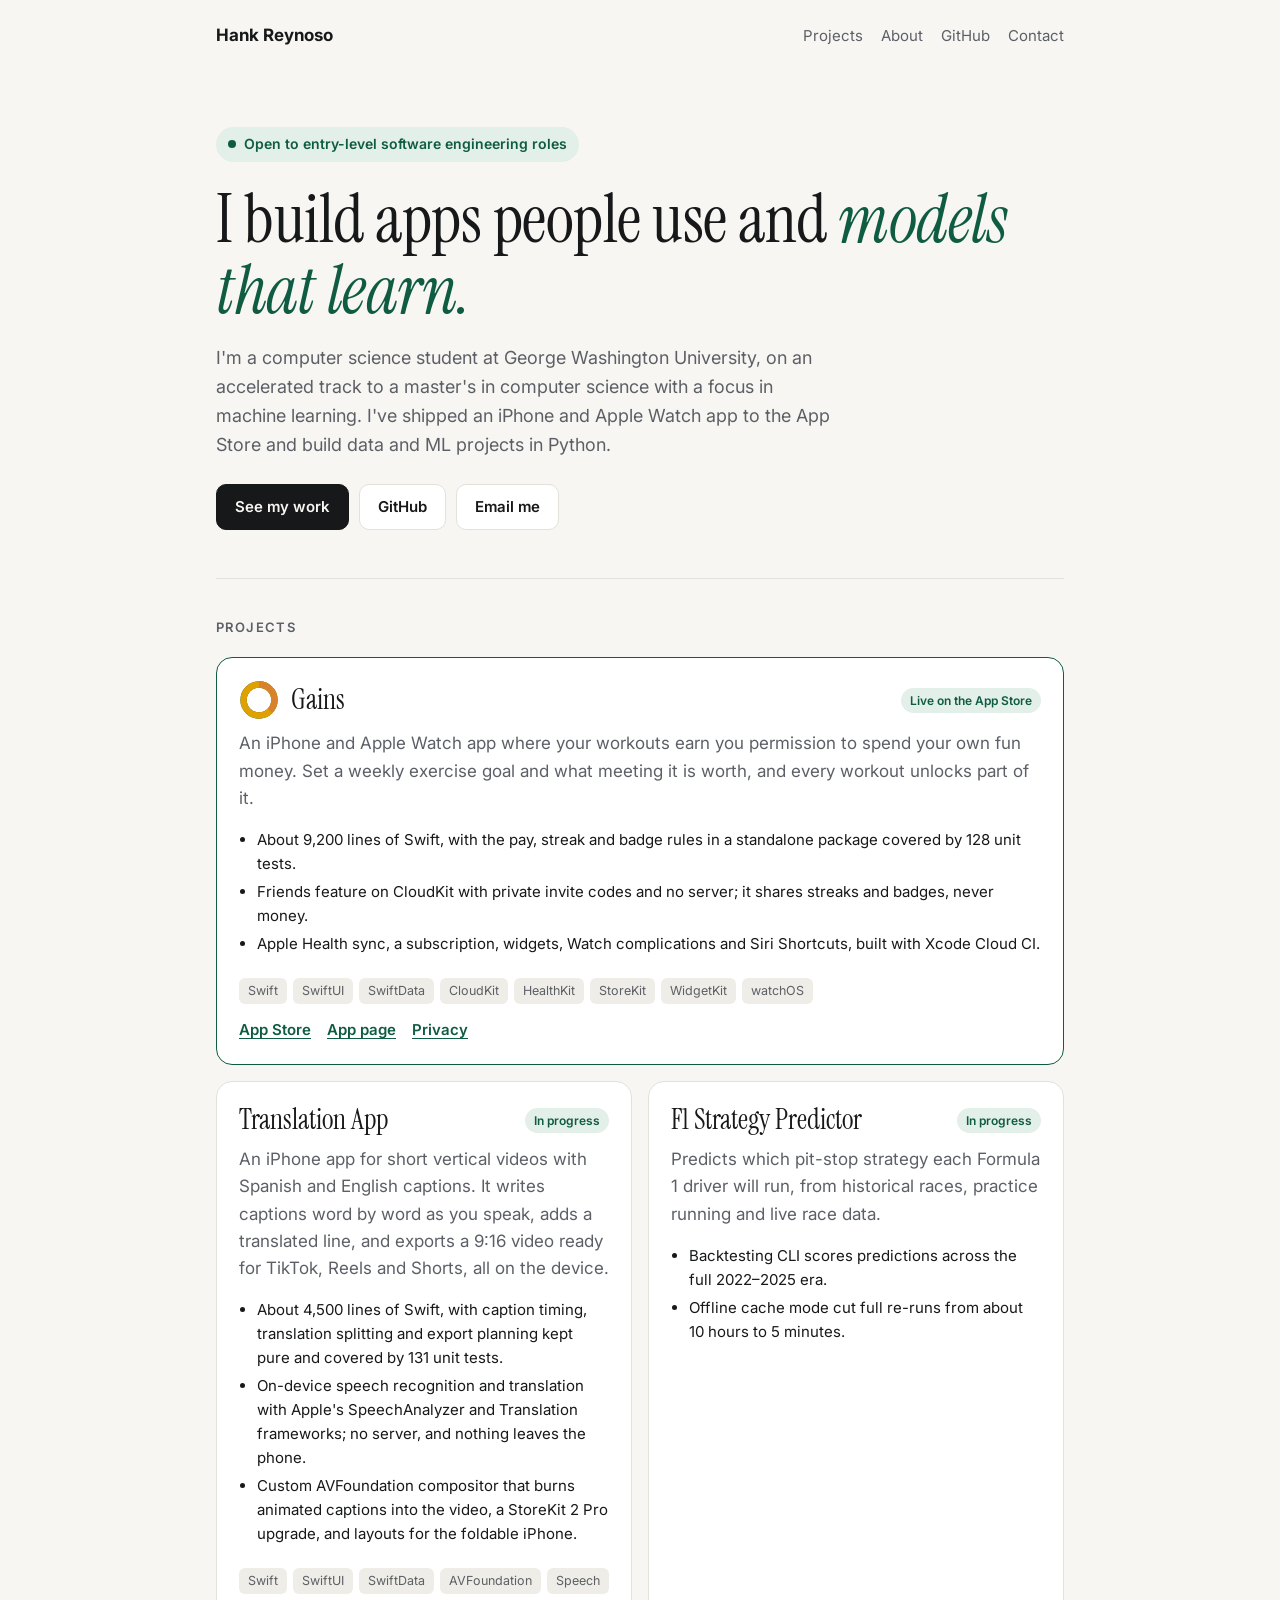
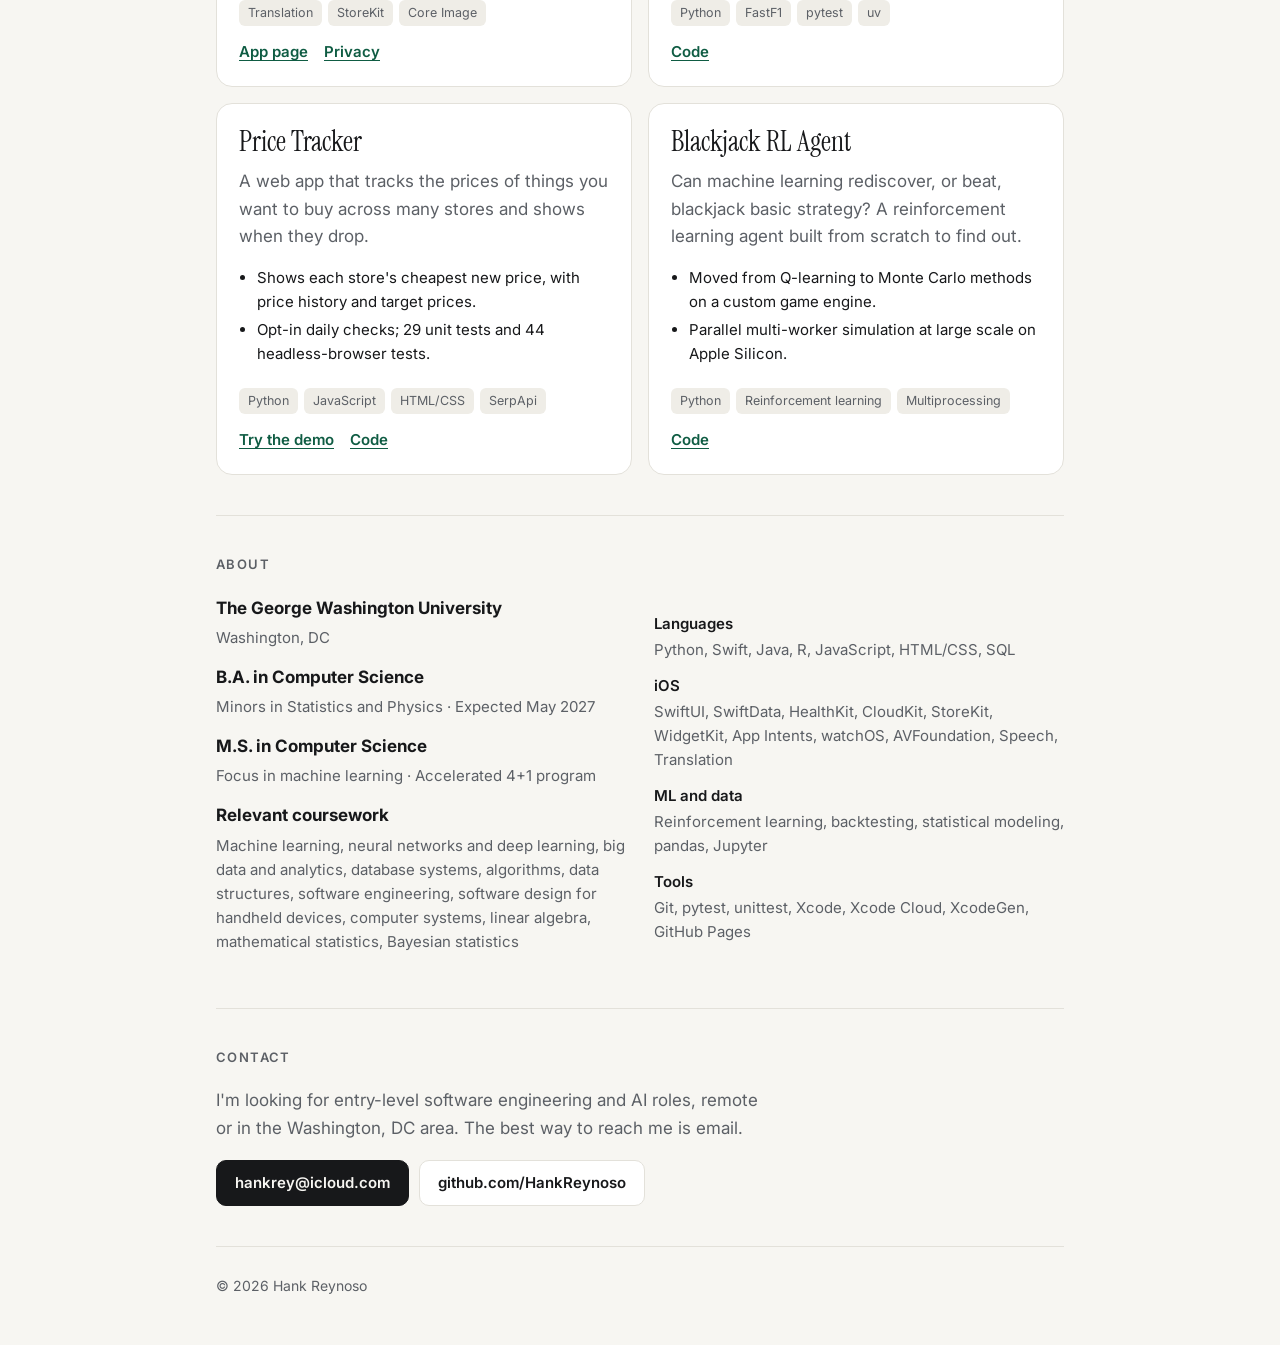
==== commit 96cc928d: "Add Translation App with its app page and privacy policy Co-Authored-By: Claude Opus 5.5 <noreply@an" ====
--- a/index.html
+++ b/index.html
@@ -54,6 +54,18 @@
         </article>
 
         <article class="project">
+          <header><h3>Translation App</h3><span class="tag">In progress</span></header>
+          <p>An iPhone app for short vertical videos with Spanish and English captions. It writes captions word by word as you speak, adds a translated line, and exports a 9:16 video ready for TikTok, Reels and Shorts, all on the device.</p>
+          <ul>
+            <li>About 4,500 lines of Swift, with caption timing, translation splitting and export planning kept pure and covered by 131 unit tests.</li>
+            <li>On-device speech recognition and translation with Apple's SpeechAnalyzer and Translation frameworks; no server, and nothing leaves the phone.</li>
+            <li>Custom AVFoundation compositor that burns animated captions into the video, a StoreKit 2 Pro upgrade, and layouts for the foldable iPhone.</li>
+          </ul>
+          <div class="stack"><span>Swift</span><span>SwiftUI</span><span>SwiftData</span><span>AVFoundation</span><span>Speech</span><span>Translation</span><span>StoreKit</span><span>Core Image</span></div>
+          <div class="more"><a href="/translation-app/">App page</a><a href="/translation-app/privacy/">Privacy</a></div>
+        </article>
+
+        <article class="project">
           <header><h3>F1 Strategy Predictor</h3><span class="tag">In progress</span></header>
           <p>Predicts which pit-stop strategy each Formula 1 driver will run, from historical races, practice running and live race data.</p>
           <ul>
@@ -104,7 +116,7 @@
         </div>
         <dl class="skills">
           <dt>Languages</dt><dd>Python, Swift, Java, R, JavaScript, HTML/CSS, SQL</dd>
-          <dt>iOS</dt><dd>SwiftUI, SwiftData, HealthKit, CloudKit, StoreKit, WidgetKit, App Intents, watchOS</dd>
+          <dt>iOS</dt><dd>SwiftUI, SwiftData, HealthKit, CloudKit, StoreKit, WidgetKit, App Intents, watchOS, AVFoundation, Speech, Translation</dd>
           <dt>ML and data</dt><dd>Reinforcement learning, backtesting, statistical modeling, pandas, Jupyter</dd>
           <dt>Tools</dt><dd>Git, pytest, unittest, Xcode, Xcode Cloud, XcodeGen, GitHub Pages</dd>
         </dl>
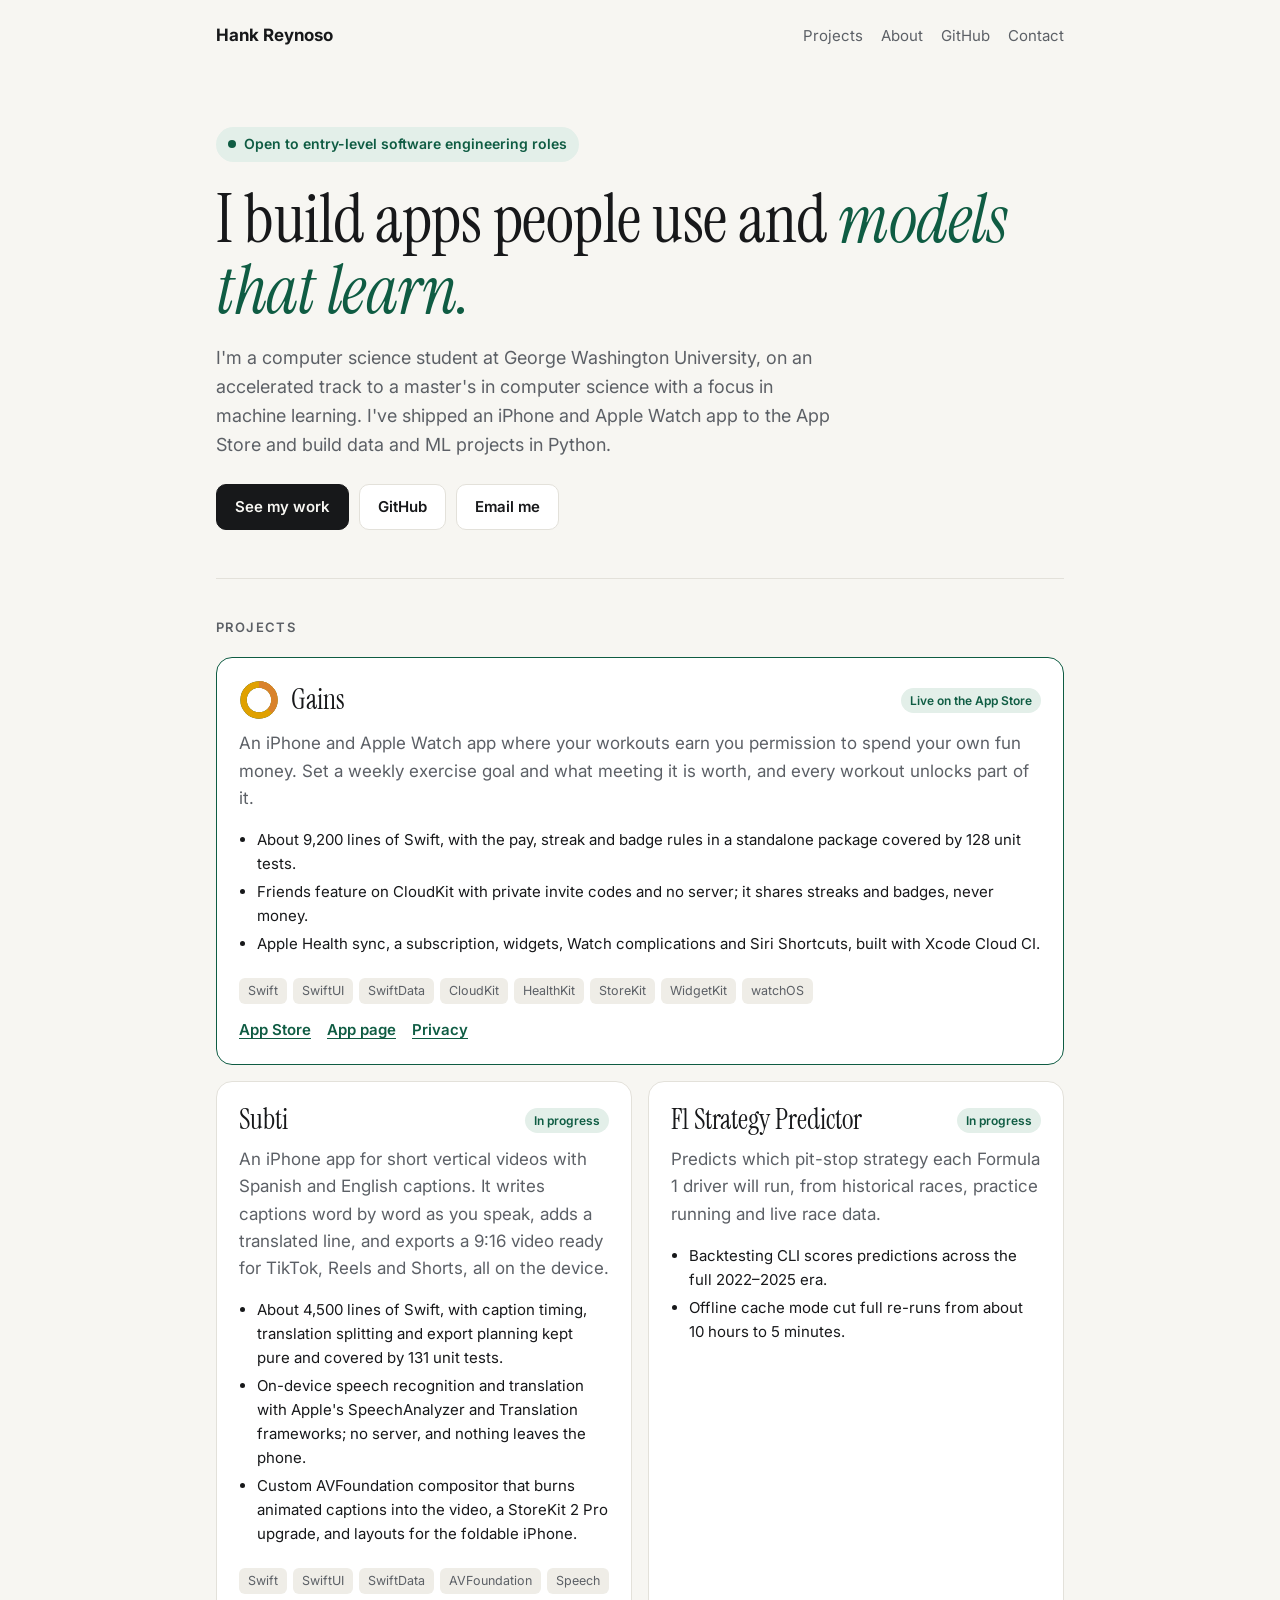
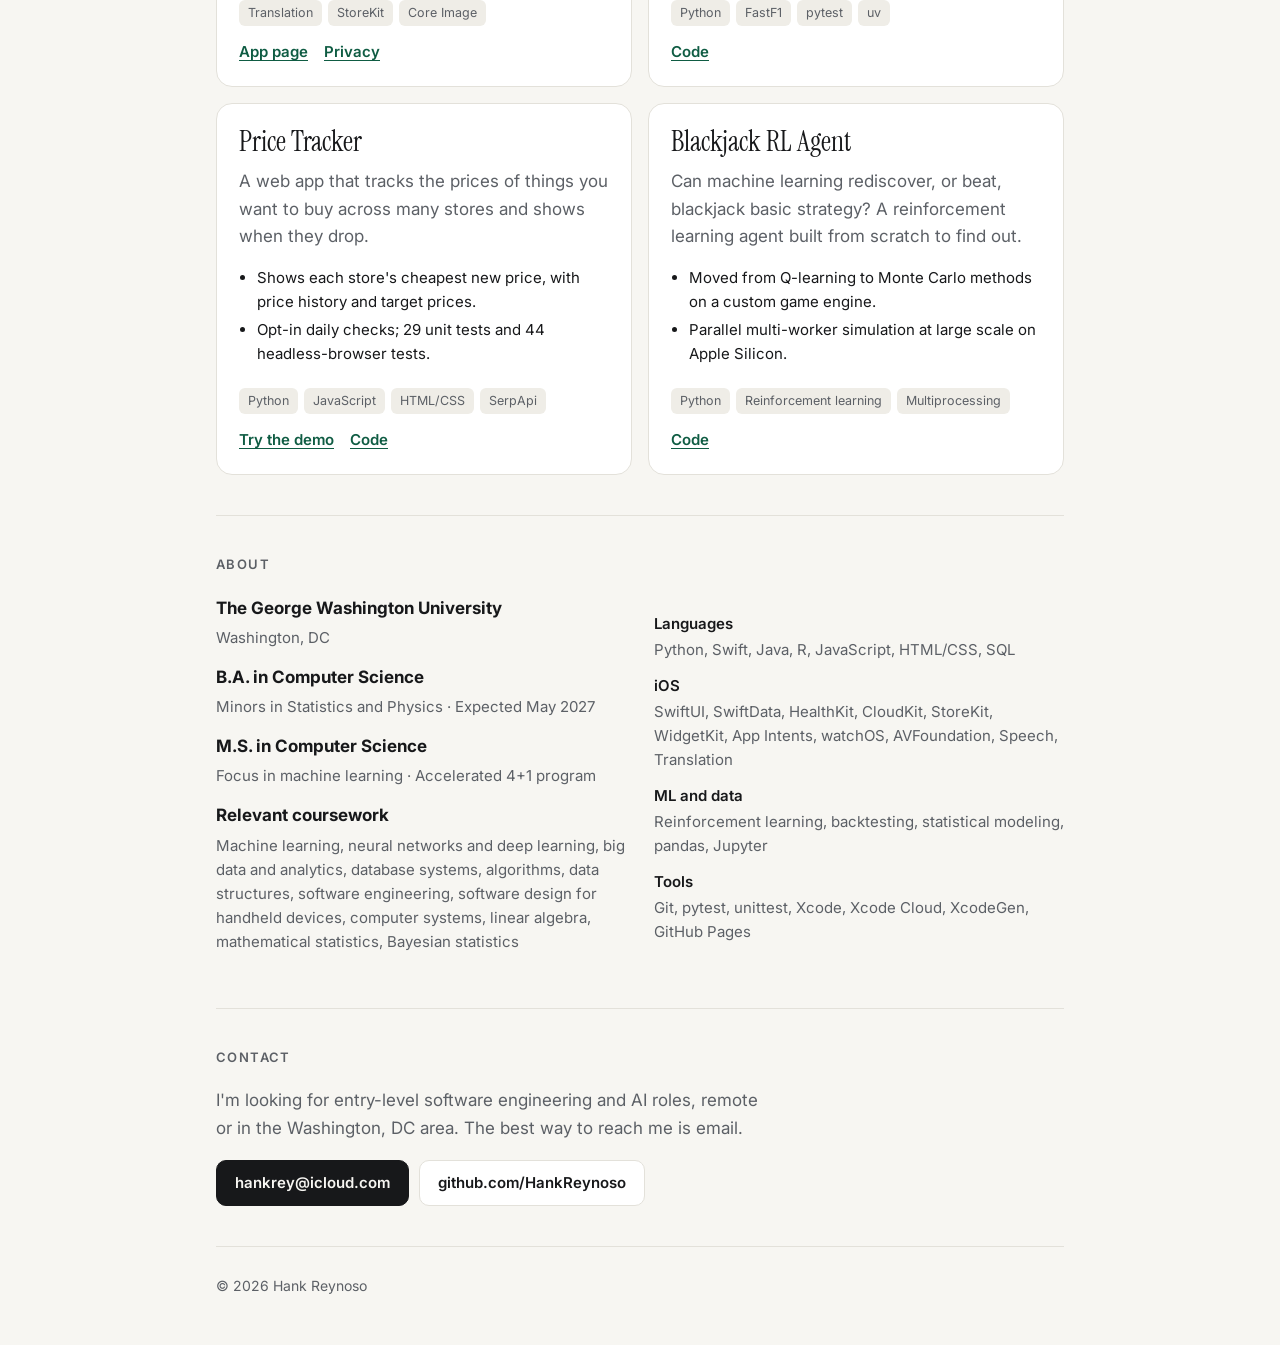
==== commit 05851e58: "Rename Translation App to Subti, with redirects from the old pages Co-Authored-By: Claude Opus 5.5 <" ====
--- a/index.html
+++ b/index.html
@@ -54,7 +54,7 @@
         </article>
 
         <article class="project">
-          <header><h3>Translation App</h3><span class="tag">In progress</span></header>
+          <header><h3>Subti</h3><span class="tag">In progress</span></header>
           <p>An iPhone app for short vertical videos with Spanish and English captions. It writes captions word by word as you speak, adds a translated line, and exports a 9:16 video ready for TikTok, Reels and Shorts, all on the device.</p>
           <ul>
             <li>About 4,500 lines of Swift, with caption timing, translation splitting and export planning kept pure and covered by 131 unit tests.</li>
@@ -62,7 +62,7 @@
             <li>Custom AVFoundation compositor that burns animated captions into the video, a StoreKit 2 Pro upgrade, and layouts for the foldable iPhone.</li>
           </ul>
           <div class="stack"><span>Swift</span><span>SwiftUI</span><span>SwiftData</span><span>AVFoundation</span><span>Speech</span><span>Translation</span><span>StoreKit</span><span>Core Image</span></div>
-          <div class="more"><a href="/translation-app/">App page</a><a href="/translation-app/privacy/">Privacy</a></div>
+          <div class="more"><a href="/subti/">App page</a><a href="/subti/privacy/">Privacy</a></div>
         </article>
 
         <article class="project">
